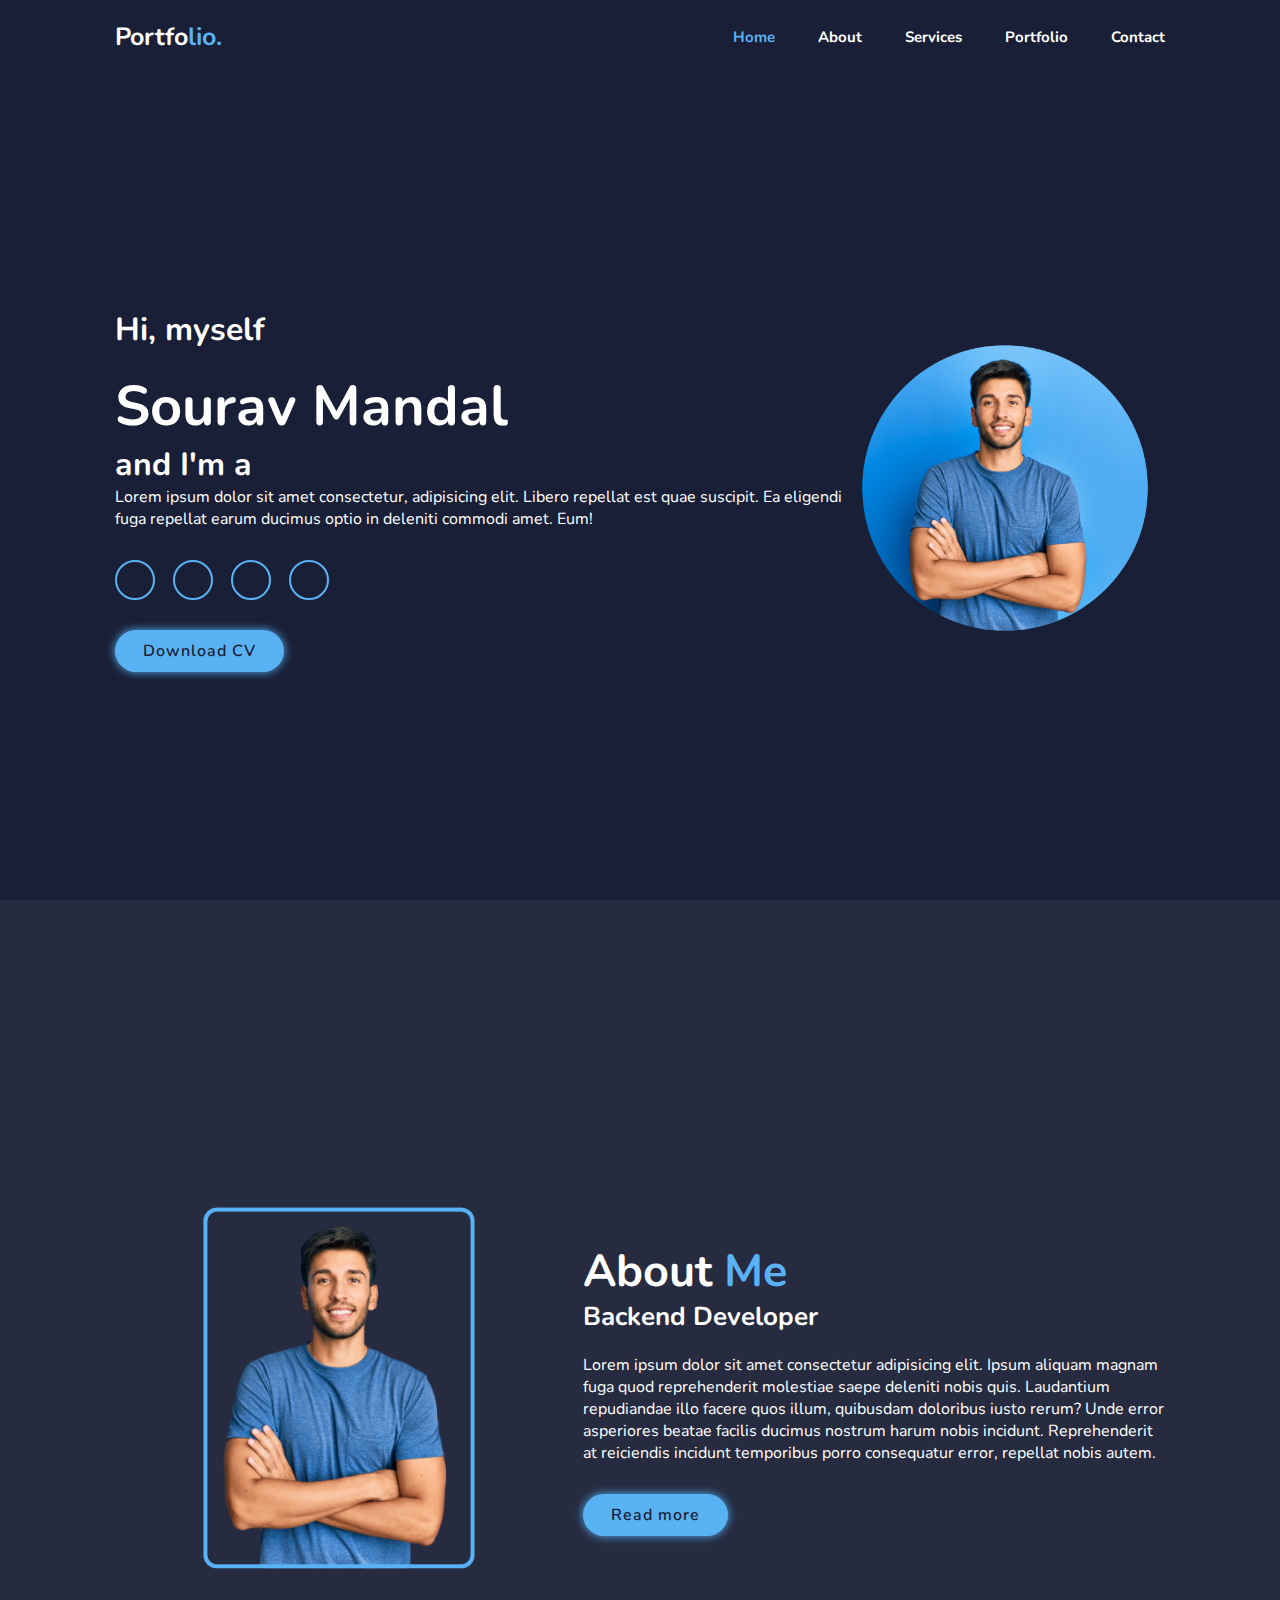
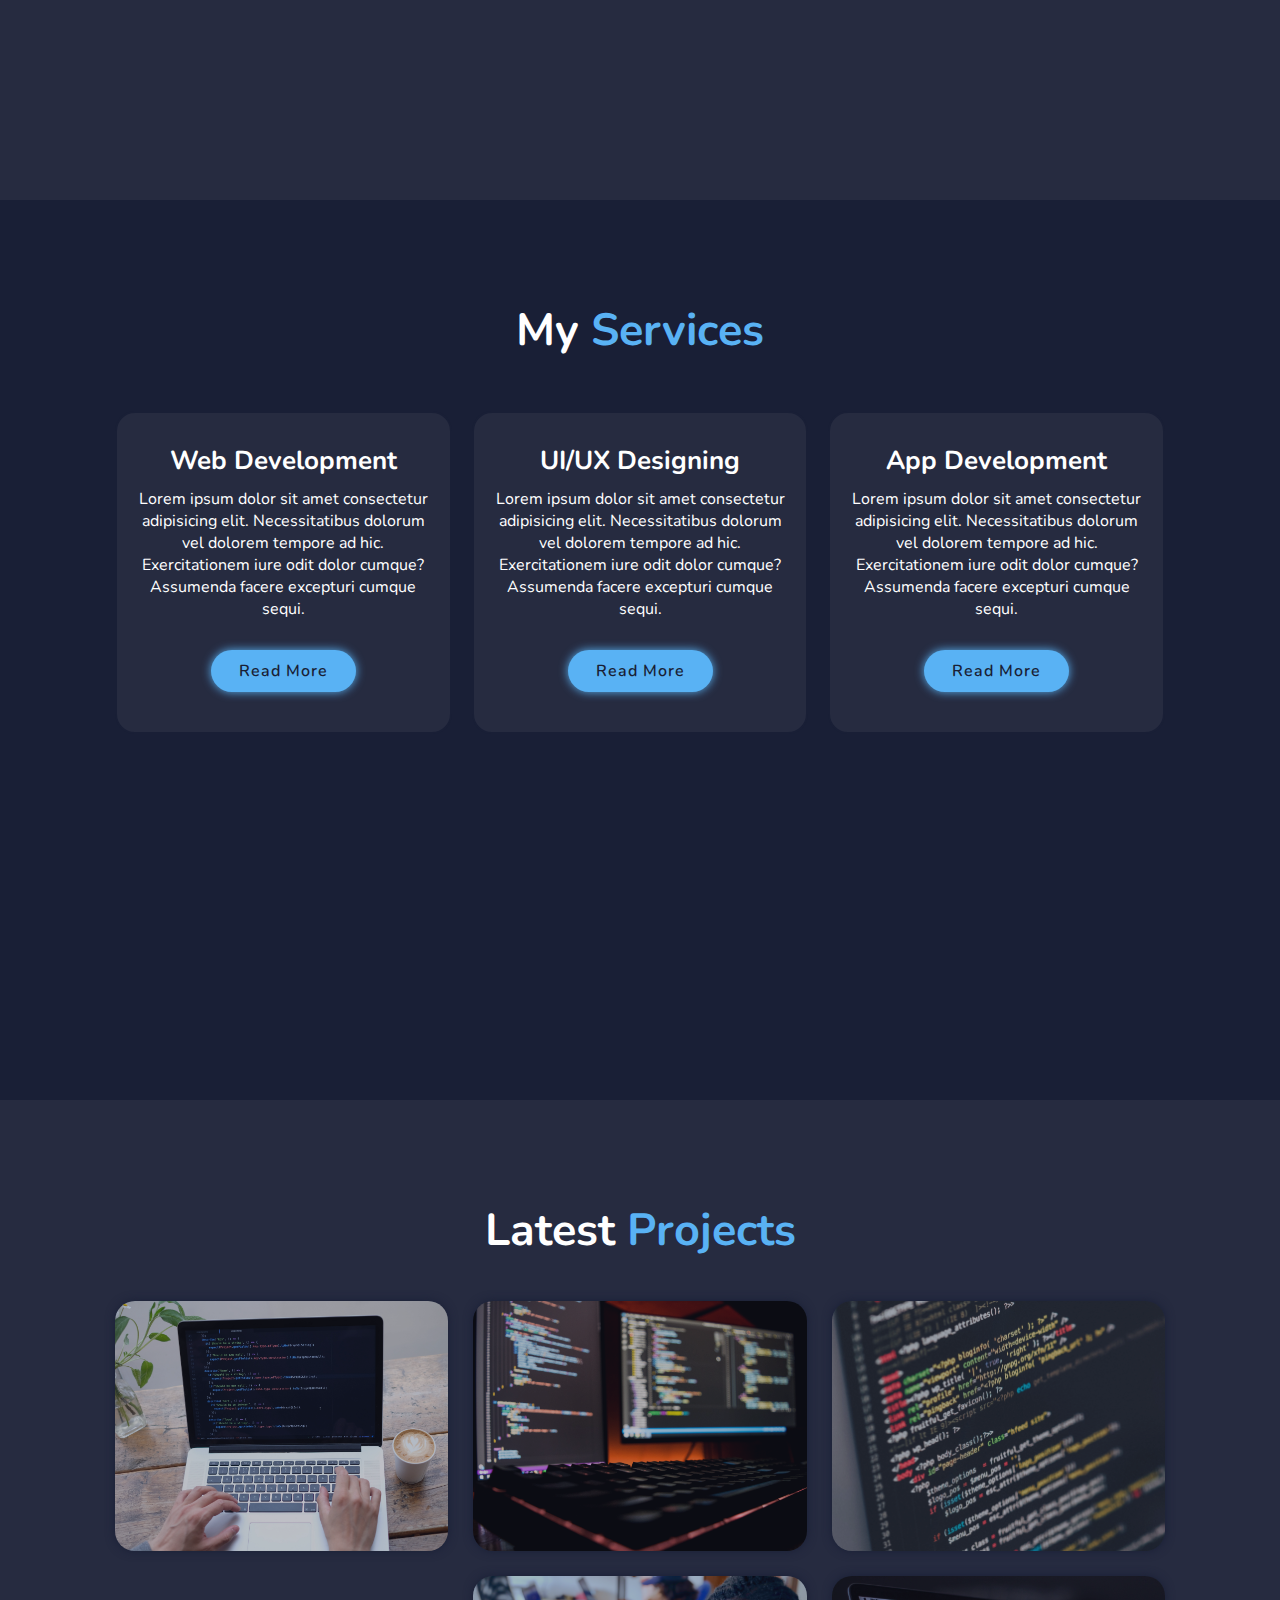
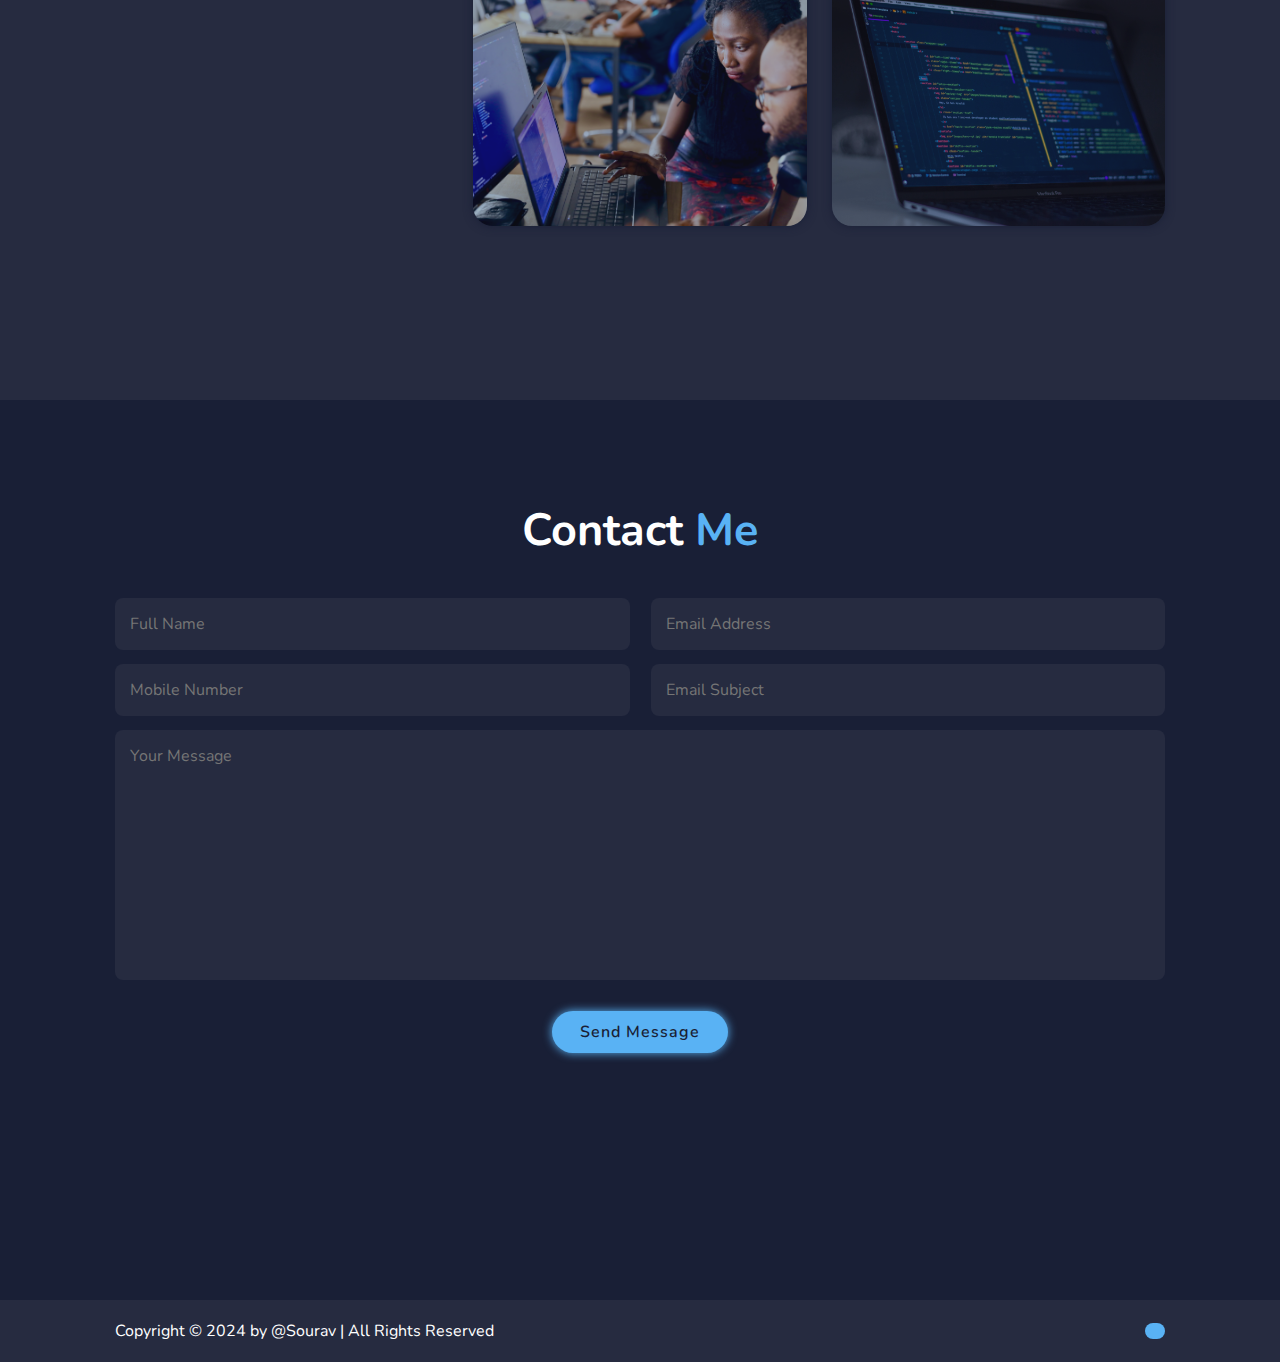
==== index.html @ e3b8b6b8 "initial commit" ====
<!DOCTYPE html>
<html lang="en">

<head>
    <meta charset="UTF-8">
    <meta name="viewport" content="width=device-width, initial-scale=1.0">
    <!-- Font Awesome -->
    <link rel="stylesheet" href="https://cdnjs.cloudflare.com/ajax/libs/font-awesome/6.5.2/css/all.min.css"
        integrity="sha512-SnH5WK+bZxgPHs44uWIX+LLJAJ9/2PkPKZ5QiAj6Ta86w+fsb2TkcmfRyVX3pBnMFcV7oQPJkl9QevSCWr3W6A=="
        crossorigin="anonymous" referrerpolicy="no-referrer" />
    <link rel="shortcut icon" href="img/svg/sm-high-resolution-logo-white-transparent.svg" type="image/x-icon">
    <link rel="stylesheet" href="css/style.css">
    <title>Portfolio | Sourav Mandal</title>
</head>

<body>
    <!-- Header design  start-->
    <header class="header">
        <a href="" class="logo">Portfo<span>lio.</span></a>
        

        <i class="fa-solid fa-bars" id="menu-icon"></i>

        <nav class="navbar">
            <a href="#home" class="active">Home</a>
            <a href="#about">About</a>
            <a href="#services">Services</a>
            <a href="#portfolio">Portfolio</a>
            <a href="#contact">Contact</a>
        </nav>
    </header>
    <!-- Header design  start-->

    <section class="home" id="home">
        <div class="home-content">
            <h3>Hi, myself</h3>
            <h1>Sourav Mandal</h1>
            <h3>and I'm a <span class="multiple-text"></span></h3>
            <p>Lorem ipsum dolor sit amet consectetur, adipisicing elit. Libero repellat est quae suscipit. Ea eligendi
                fuga repellat earum ducimus optio in deleniti commodi amet. Eum!</p>
            <div class="social-media">
                <a href=""><i class="fa-brands fa-facebook"></i></a>
                <a href=""><i class="fa-brands fa-twitter"></i></a>
                <a href=""><i class="fa-brands fa-instagram"></i></a>
                <a href=""><i class="fa-brands fa-linkedin"></i></a>

            </div>
            <a href="#" class="btn">Download CV</a>
        </div>
        <div class="home-img">
            <img src="img/profiledp.png" alt="">
        </div>
    </section>
    <!-- About design  start-->
    <section class="about" id="about">
        <div class="about-img">
            <img src="img/aboutpic.png" alt="">
        </div>

        <div class="about-content">
            <h2 class="heading">About <span>Me</span></h2>
            <h3>Backend Developer</h3>
            <p>Lorem ipsum dolor sit amet consectetur adipisicing elit. Ipsum aliquam magnam fuga quod reprehenderit
                molestiae saepe deleniti nobis quis. Laudantium repudiandae illo facere quos illum, quibusdam doloribus
                iusto rerum? Unde error asperiores beatae facilis ducimus nostrum harum nobis incidunt. Reprehenderit at
                reiciendis incidunt temporibus porro consequatur error, repellat nobis autem.</p>
            <a href="" class="btn">Read more</a>
        </div>

    </section>

    <!-- Services design  start-->

    <section class="services" id="services">
        <h2 class="heading">My <span>Services</span></h2>
        <div class="services-container">
            <div class="services-box">
                <i class="fa-solid fa-code"></i>
                <h3>Web Development</h3>
                <p>Lorem ipsum dolor sit amet consectetur adipisicing elit. Necessitatibus dolorum vel dolorem tempore
                    ad hic. Exercitationem iure odit dolor cumque? Assumenda facere excepturi cumque sequi.
                </p>
                <a href="" class="btn">Read More</a>
            </div>

            <div class="services-box">
                <i class="fa-solid fa-palette"></i>
                <h3>UI/UX Designing</h3>
                <p>Lorem ipsum dolor sit amet consectetur adipisicing elit. Necessitatibus dolorum vel dolorem tempore
                    ad hic. Exercitationem iure odit dolor cumque? Assumenda facere excepturi cumque sequi.
                </p>
                <a href="" class="btn">Read More</a>
            </div>

            <div class="services-box">
                <i class="fa-brands fa-android"></i>
                <h3>App Development</h3>
                <p>Lorem ipsum dolor sit amet consectetur adipisicing elit. Necessitatibus dolorum vel dolorem tempore
                    ad hic. Exercitationem iure odit dolor cumque? Assumenda facere excepturi cumque sequi.
                </p>
                <a href="" class="btn">Read More</a>
            </div>
        </div>


    </section>

    <!-- Portfolio design  start-->
    <section class="portfolio" id="portfolio">
        <h2 class="heading">Latest <span>Projects</span></h2>
        <div class="portfolio-container">

            <div class="portfolio-box">
                <img src="img/1.jpg" alt="">
                <div class="portfolio-layer">
                    <h4>Web Development</h4>
                    <p>Lorem ipsum dolor sit amet consectetur, adipisicing elit.</p>
                    <i class="fa-solid fa-up-right-from-square"></i>
                </div>
            </div>

            <div class="portfolio-box">
                <img src="img/2.jpg" alt="">
                <div class="portfolio-layer">
                    <h4>Web Development</h4>
                    <p>Lorem ipsum dolor sit amet consectetur, adipisicing elit.</p>
                    <i class="fa-solid fa-up-right-from-square"></i>
                </div>
            </div>

            <div class="portfolio-box">
                <img src="img/3.jpg" alt="">
                <div class="portfolio-layer">
                    <h4>Web Development</h4>
                    <p>Lorem ipsum dolor sit amet consectetur, adipisicing elit.</p>
                    <i class="fa-solid fa-up-right-from-square"></i>
                </div>
            </div>

            <div class="portfolio-box">
                <img src="img/4.jpg" alt="">
                <div class="portfolio-layer">
                    <h4>Web Development</h4>
                    <p>Lorem ipsum dolor sit amet consectetur, adipisicing elit.</p>
                    <i class="fa-solid fa-up-right-from-square"></i>
                </div>
            </div>

            <div class="portfolio-box">
                <img src="img/5.jpg" alt="">
                <div class="portfolio-layer">
                    <h4>Web Development</h4>
                    <p>Lorem ipsum dolor sit amet consectetur, adipisicing elit.</p>
                    <i class="fa-solid fa-up-right-from-square"></i>
                </div>
            </div>

            <div class="portfolio-box">
                <img src="img/6.jpg" alt="">
                <div class="portfolio-layer">
                    <h4>Web Development</h4>
                    <p>Lorem ipsum dolor sit amet consectetur, adipisicing elit.</p>
                    <i class="fa-solid fa-up-right-from-square"></i>
                </div>
            </div>


        </div>
    </section>

    <!-- Contact design  start-->
    <section class="contact" id="contact">
        <h2 class="heading">Contact <span>Me</span></h2>
        <form action="" method="post">
            <div class="input-box">
                <input type="text" name="" placeholder="Full Name">
                <input type="email" name="" placeholder="Email Address">
            </div>

            <div class="input-box">
                <input type="text" name="" placeholder="Mobile Number">
                <input type="text" name="" placeholder="Email Subject">
            </div>
            <textarea name="" id="" cols="30" rows="10" placeholder="Your Message"></textarea>
            <input type="submit" value="Send Message" class="btn">
        </form>

    </section>

    <!-- Footer design  start-->
    <footer class="footer">
        <div class="footer-text">
            <p>Copyright &copy; 2024 by @Sourav | All Rights Reserved </p>
        </div>
        <div class="footer-iconTop">
            <a href="#home"><i class="fa-solid fa-angle-up"></i></a>
        </div>
    </footer>

    <!-- Typed JS -->
    <script src="https://unpkg.com/typed.js@2.1.0/dist/typed.umd.js"></script>

    <!-- Scroll reveal JS   -->

    <script src="https://unpkg.com/scrollreveal"></script>

    <!-- Main JS -->

    <script src="js/script.js"></script>
</body>

</html>
---- css/style.css ----
/* Font awesome */

@import url('https://fonts.googleapis.com/css2?family=Nunito:ital,wght@0,200..1000;1,200..1000&display=swap');

* {
    margin: 0;
    padding: 0;
    box-sizing: border-box;
    text-decoration: none;
    border: none;
    outline: none;
    scroll-behavior: smooth;
    font-family: "Nunito", sans-serif;

}

:root {
    --bg-color: #191f36;
    --snd-bg-color: #262B40;
    --text-color: #fff;
    --main-color: #59B2F4;
}

html {
    font-size: 62.5%;
    overflow-x: hidden;
}

body {
    background: var(--bg-color);
    color: var(--text-color);
}

section {
    min-height: 100vh;
    padding: 10rem 9% 2rem;
}

.header {
    position: fixed;
    top: 0;
    left: 0;
    width: 100%;
    padding: 2rem 9%;
    background: var(--bg-color);
    display: flex;
    justify-content: space-between;
    align-items: center;
    z-index: 100;
}

.logo {
    font-size: 2.5rem;
    color: var(--text-color);
    font-weight: 700;
    cursor: default;
}

.navbar a {
    font-size: 1.5rem;
    color: var(--text-color);
    margin-left: 4rem;
    font-weight: 700;
}

.navbar a:hover,
.navbar a.active {

    color: var(--main-color);
}

#munu-icon {
    font-size: 3.6rem;
    color: var(--text-color);
    display: none;
}

.home {
    display: flex;
    justify-content: center;
    align-items: center;
}

.home-content h3 {
    font-size: 3.2rem;
    font-weight: 700;
}

.home-content h3:nth-last-of-type(2) {
    margin-bottom: 2rem;

}

span {
    color: var(--main-color);
}

.home-content h1 {
    font-size: 5.6rem;
    font-weight: 700;
    line-height: 1.3;
}

.home-img img {
    width: 25vw;
    animation: floatImage 4s ease-in-out infinite;
}

@keyframes floatImage {
    0% {
        transform: translateY(0);
    }

    50% {
        transform: translateY(-2.4rem);
    }

    100% {
        transform: translateY(0);
    }
}

.home-content p {
    font-size: 1.6rem;
}

.social-media a {
    display: inline-flex;
    justify-content: center;
    align-items: center;
    width: 4rem;
    height: 4rem;
    background: transparent;
    border: .2rem solid var(--main-color);
    border-radius: 50%;
    font-size: 2rem;
    columns: var(--main-color);
    margin: 3rem 1.5rem 3rem 0;
    transition: .5s ease;
}

.social-media a:hover {
    background: var(--main-color);
    color: var(--snd-bg-color);
    box-shadow: 0 0 1rem var(--main-color);
}

.btn {
    display: inline-block;
    padding: 1rem 2.8rem;
    background: var(--main-color);
    border-radius: 4rem;
    box-shadow: 0 0 1rem var(--main-color);
    font-size: 1.6rem;
    color: var(--bg-color);
    letter-spacing: .1rem;
    font-weight: 600;
    transition: .5s ease;
}

.btn:hover {
    box-shadow: none;
}

.about {
    display: flex;
    justify-content: center;
    align-items: center;
    gap: 2rem;
    background: var(--snd-bg-color);
}

.about-img img {
    width: 35vw;
}

.heading {
    text-align: center;
    font-size: 4.5rem;
}

.about-content h2 {
    text-align: left;
    line-height: 1.2;
}

.about-content h3 {
    font-size: 2.6rem;
}

.about-content p {
    font-size: 1.6rem;
    margin: 2rem 0 3rem;
}

.services h2 {
    margin-bottom: 5rem;
}

.services-container {
    display: flex;
    justify-content: center;
    align-items: center;
    flex-wrap: wrap;
    gap: 2rem;
}

.services-container .services-box {
    flex: 1 1 30rem;
    background: var(--snd-bg-color);
    padding: 3rem 2rem 4rem;
    border-radius: 2rem;
    text-align: center;
    border: .2rem solid var(--bg-color);
    transition: .5s ease;
}

.services-container .services-box:hover {
    border-color: var(--main-color);
    transition: scale(1.02);
}

.services-box i {
    font-size: 7rem;
    color: var(--main-color);
}

.services-box h3 {
    font-size: 2.6rem;
}

.services-box p {
    font-size: 1.6rem;
    margin: 1rem 0 3rem;
}

.portfolio {
    background: var(--snd-bg-color);
}

.portfolio h2 {
    margin-bottom: 4rem;
}

.portfolio-container {
    display: grid;
    grid-template-columns: repeat(3, 1fr);
    align-items: center;
    gap: 2.5rem;
}

.portfolio-container .portfolio-box {
    position: relative;
    border-radius: 2rem;
    box-shadow: 0 0 1rem var(--bg-color);
    overflow: hidden;
    display: flex;
}

.portfolio-box img {
    width: 100%;
    transition: .5s ease;
    opacity: 0.7;
}

.portfolio-box:hover img {
    transform: scale(1.1);
}

.portfolio-box .portfolio-layer {
    position: absolute;
    bottom: 0;
    left: 0;
    width: 100%;
    height: 100%;
    background: linear-gradient(rgba(0, 0, 0, 0.1), var(--main-color));
    display: flex;
    justify-content: center;
    align-items: center;
    flex-direction: column;
    text-align: center;
    padding: 0 4rem;
    transform: translateY(100%);
    transition: .5s ease;
}

.portfolio-box:hover .portfolio-layer {
    transform: translateY(0);
}

.portfolio-layer h4 {
    font-size: 3rem;
}

.portfolio-layer p {
    font-size: 1.6rem;
    margin: .3rem 0 1rem;
}

.portfolio-layer a {
    display: inline-flex;
    justify-content: center;
    align-items: center;
    width: 5rem;
    height: 5rem;
    background: var(--text-color);
    border-radius: 50%;
}

.portfolio-layer a i {
    font-size: 2rem;
    background: var(--snd-bg-color);
}

.contact h2 {
    margin-bottom: 3rem;
}

.contact form {
    min-width: 70rem;
    margin: 1rem auto;
    text-align: center;
    margin-bottom: 3rem;
}

.contact form .input-box {
    display: flex;
    justify-content: space-between;
    flex-wrap: wrap;
}

.contact form .input-box input,
.contact form textarea {
    width: 100%;
    padding: 1.5rem;
    font-size: 1.6rem;
    color: var(--text-color);
    background: var(--snd-bg-color);
    border-radius: .8rem;
    margin: .7rem 0;
}

.contact form .input-box input {
    width: 49%;
}

.contact form textarea {
    resize: none;
}

.contact form .btn {
    margin-top: 2rem;
    cursor: pointer;
}

.footer {
    display: flex;
    justify-content: space-between;
    align-items: center;
    flex-wrap: wrap;
    padding: 2rem 9%;
    background: var(--snd-bg-color);
}

.footer-text {
    font-size: 1.6rem;
}

.footer-iconTop {
    display: inline-flex;
    justify-content: center;
    align-items: center;
    padding: .8rem 1rem;
    background: var(--main-color);
    border-radius: .8rem;
    transition: .5s ease;
}

.footer-iconTop a:hover {
    box-shadow: 0 0 1rem var(--main-color);
}



.footer-iconTop a i {
    font-size: 2.4rem;
    color: var(--snd-bg-color);
}

/* BREAKPOINT */
@media (max-width: 1200px) {
    html {
        font-size: 55%;
    }
}

@media (max-width: 991px) {
    .header {
        padding: 2rem 3%;
    }

    section {
        padding: 10rem 3%;
    }

    .services {
        padding: 7rem;
    }


    .portfolio {
        padding-bottom: 7rem;
    }

    .contact {
        min-height: auto;
    }

    .footer {
        padding: 2rem 3%;
    }  

}

@media (max-width: 768px){
    #menu-icon{
        display: block;
    }

    .navbar{
        position: absolute;
        top: 100%;
        left: 0;
        width: 100%;
        padding:1rem 3%;
        background: var(--bg-color);
        border-top: .1rem solid rgba(0, 0, 0, .2) ;
        box-shadow: 0 .5rem 1rem rgba(0, 0, 0, .2);
        display: none;

    }
    .navbar-active{
        display: block;
    }

    .navbar a{
        display: flex;
        font-size: 2rem;
        margin: 3rem 0;
    }

    .home{
        flex-direction: column;
    }

    .home-content h3{
        font-size: 2.6rem;
    }

    .home-content h1{
        font-size: 5rem;
    }

    .home-content{
        order: 2;
    }

    .home-img img{
        width: 70vw;
        margin-top: 4rem;
    }
    .about{
        flex-direction: column;
    }

    .about-img img{
        width: 90vw;
        margin-top: 4rem;
    }

    .services h2{
        margin-bottom: 3rem;

    }

    .portfolio h2{
        margin-bottom: 3rem;
    }

    .portfolio-container{
        grid-template-columns: repeat(2, 1fr);
    }



}

@media (max-width: 617px){

  .portfolio-container{
    grid-template-columns: 1fr;
  }  

  .home-img img{
    width: 80vw;
    margin-top: 8rem;
  }

  .about-img img{
    width: 100vw;
    margin-top: 4rem;
  }
}

@media (max-width: 450px){

    html{
        font-size: 50%;
    }

    .contact form .input-box input{
        width: 100%;
    }


}
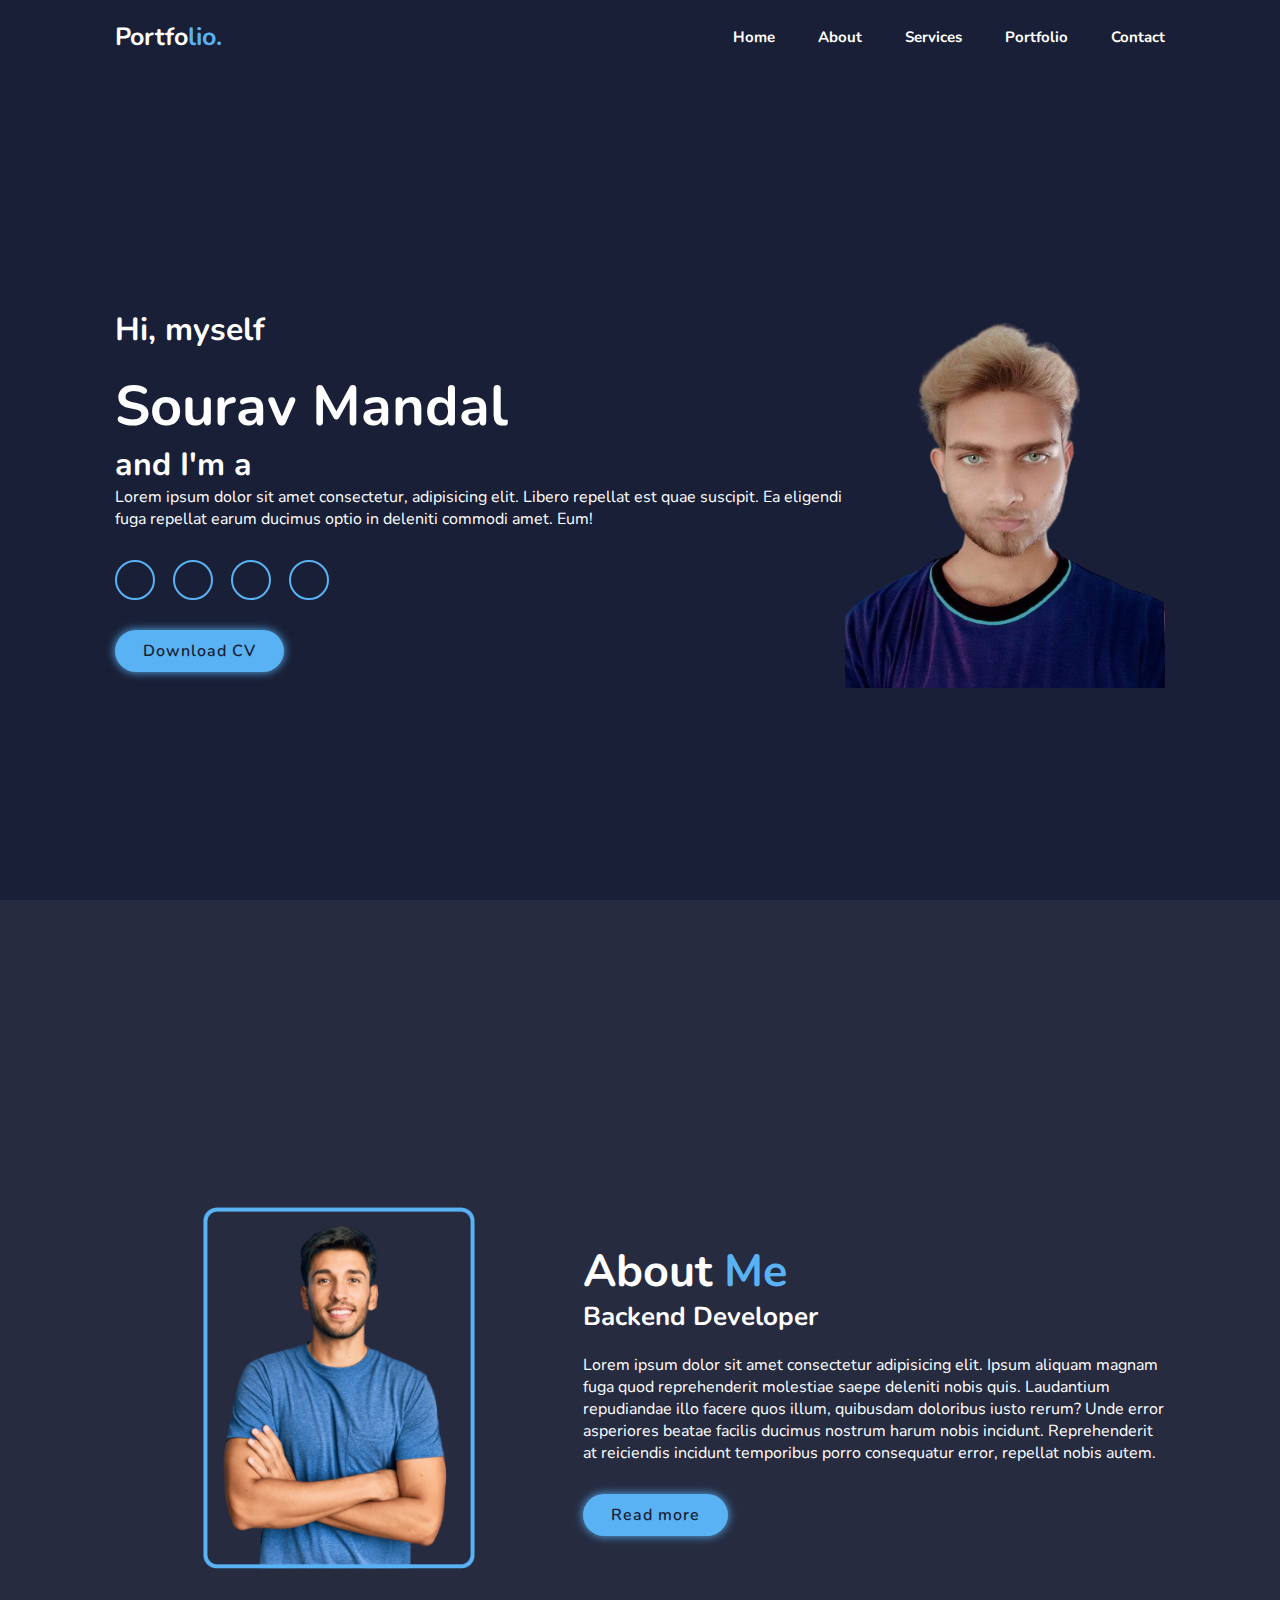
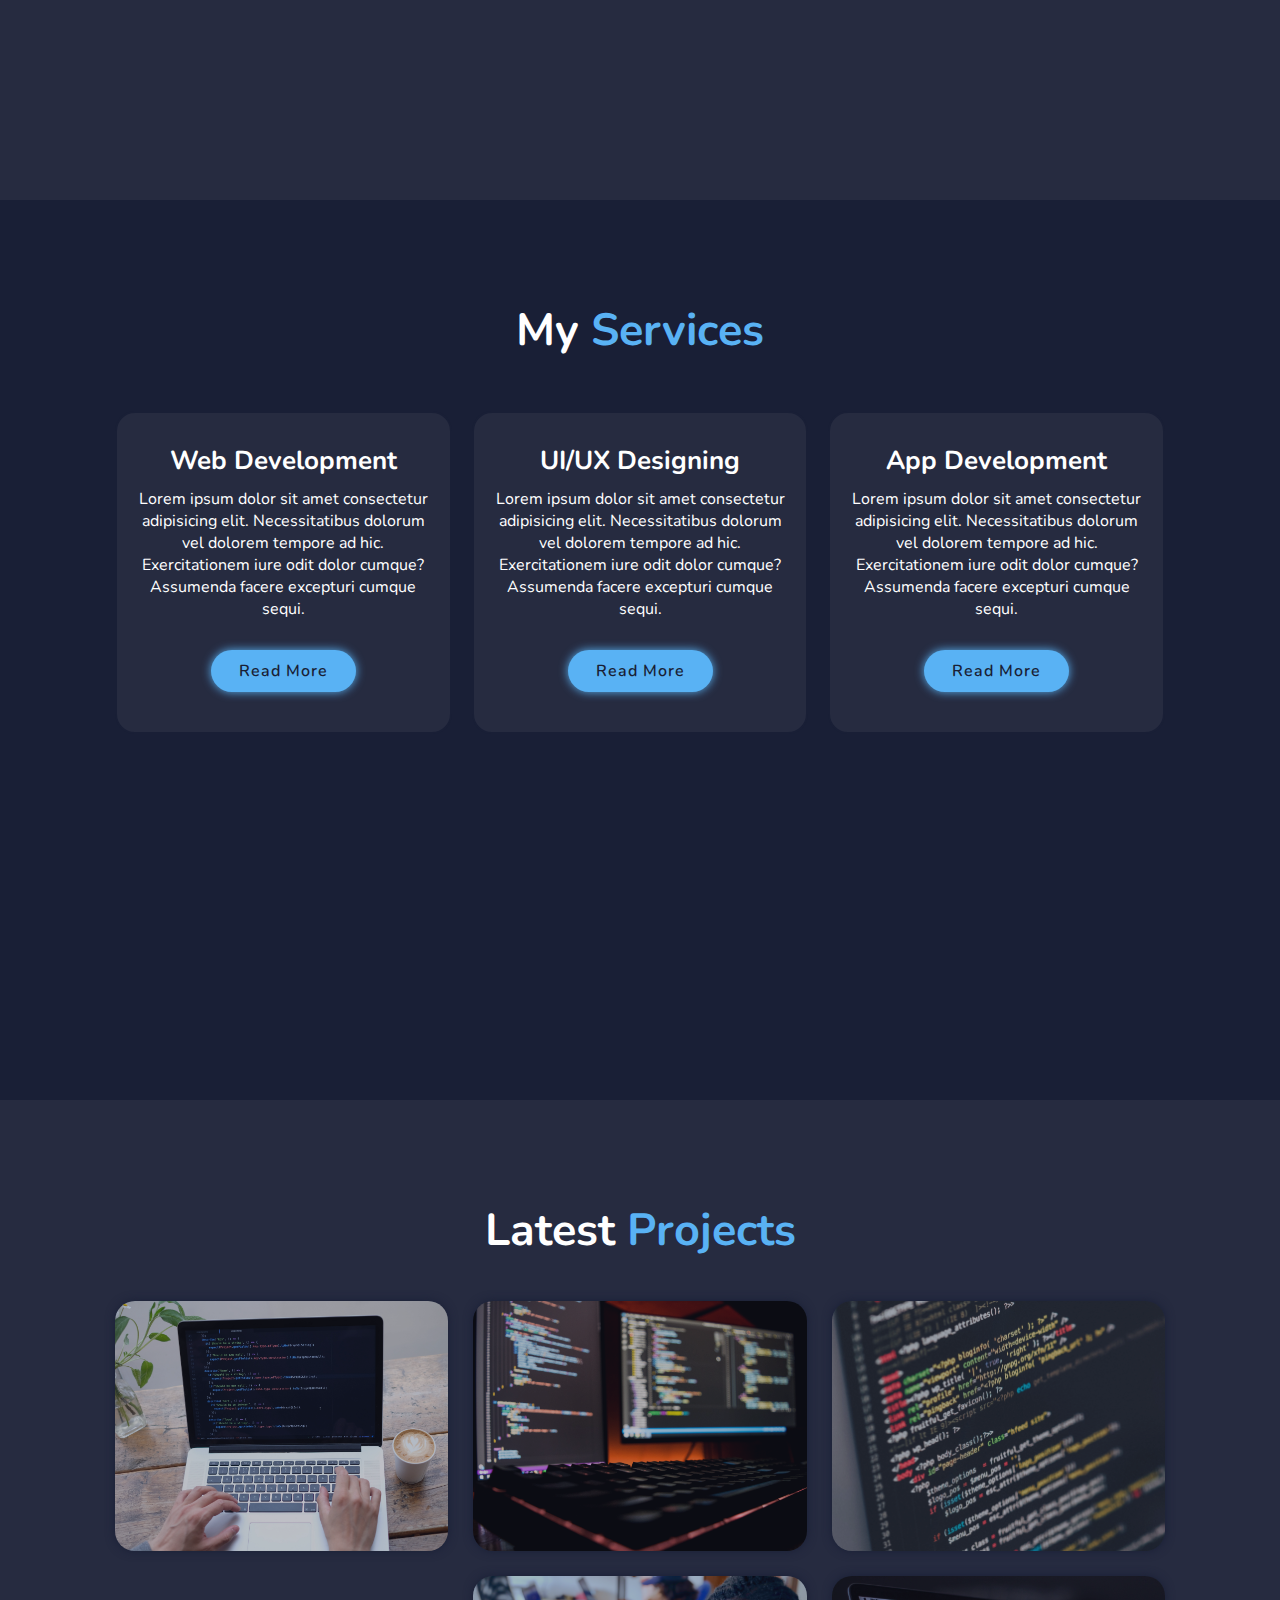
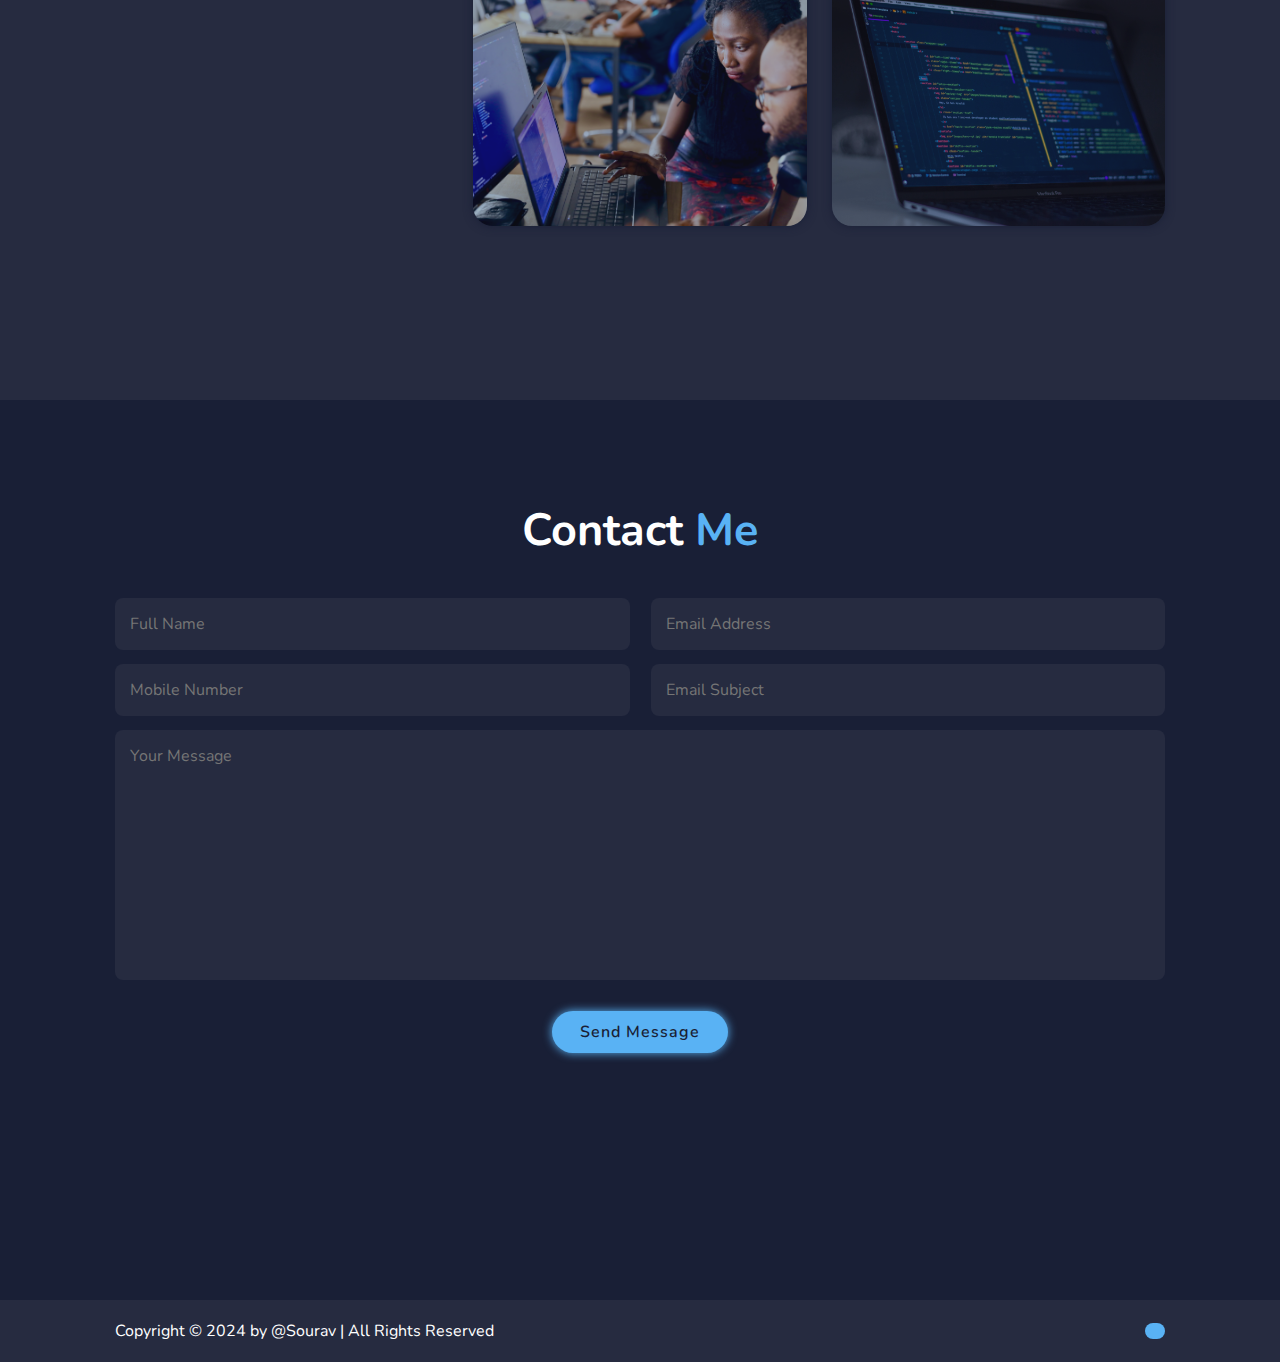
==== commit cbd66d19: "tried but failed responsieve" ====
--- a/index.html
+++ b/index.html
@@ -22,7 +22,7 @@
         <i class="fa-solid fa-bars" id="menu-icon"></i>
 
         <nav class="navbar">
-            <a href="#home" class="active">Home</a>
+            <a href="#home">Home</a>
             <a href="#about">About</a>
             <a href="#services">Services</a>
             <a href="#portfolio">Portfolio</a>
@@ -39,16 +39,18 @@
             <p>Lorem ipsum dolor sit amet consectetur, adipisicing elit. Libero repellat est quae suscipit. Ea eligendi
                 fuga repellat earum ducimus optio in deleniti commodi amet. Eum!</p>
             <div class="social-media">
-                <a href=""><i class="fa-brands fa-facebook"></i></a>
-                <a href=""><i class="fa-brands fa-twitter"></i></a>
-                <a href=""><i class="fa-brands fa-instagram"></i></a>
-                <a href=""><i class="fa-brands fa-linkedin"></i></a>
-
-            </div>
-            <a href="#" class="btn">Download CV</a>
+                <a href="https://www.facebook.com/souravmandal.sou"><i class="fa-brands fa-facebook"></i></a>
+                <a href="https://twitter.com/Sourav00077"><i class="fa-brands fa-twitter"></i></a>
+                <a href="https://www.instagram.com/sourav.sou7/"><i class="fa-brands fa-instagram"></i></a>
+                <a href="https://www.linkedin.com/in/sourav-mandal-b6b31b173/"><i class="fa-brands fa-linkedin"></i></a>
+
+            </div>
+            <a href="CV/CV - SOURAV MANDAL.pdf" class="btn">Download CV</a>
         </div>
         <div class="home-img">
-            <img src="img/profiledp.png" alt="">
+            <!-- <img src="img/profiledp.png" alt=""> -->
+            <img src="img/sou1.png" alt="">
+
         </div>
     </section>
     <!-- About design  start-->
--- a/css/style.css
+++ b/css/style.css
@@ -61,6 +61,7 @@
     color: var(--text-color);
     margin-left: 4rem;
     font-weight: 700;
+   
 }
 
 .navbar a:hover,
@@ -387,8 +388,17 @@
     color: var(--snd-bg-color);
 }
 
-/* BREAKPOINT */
-@media (max-width: 1200px) {
+/* ChatGPT style start */
+
+
+
+
+
+
+
+/* ChatGPT style end */
+
+ @media (max-width: 1200px) {
     html {
         font-size: 55%;
     }
@@ -523,4 +533,5 @@
     }
 
 
-}+}
+  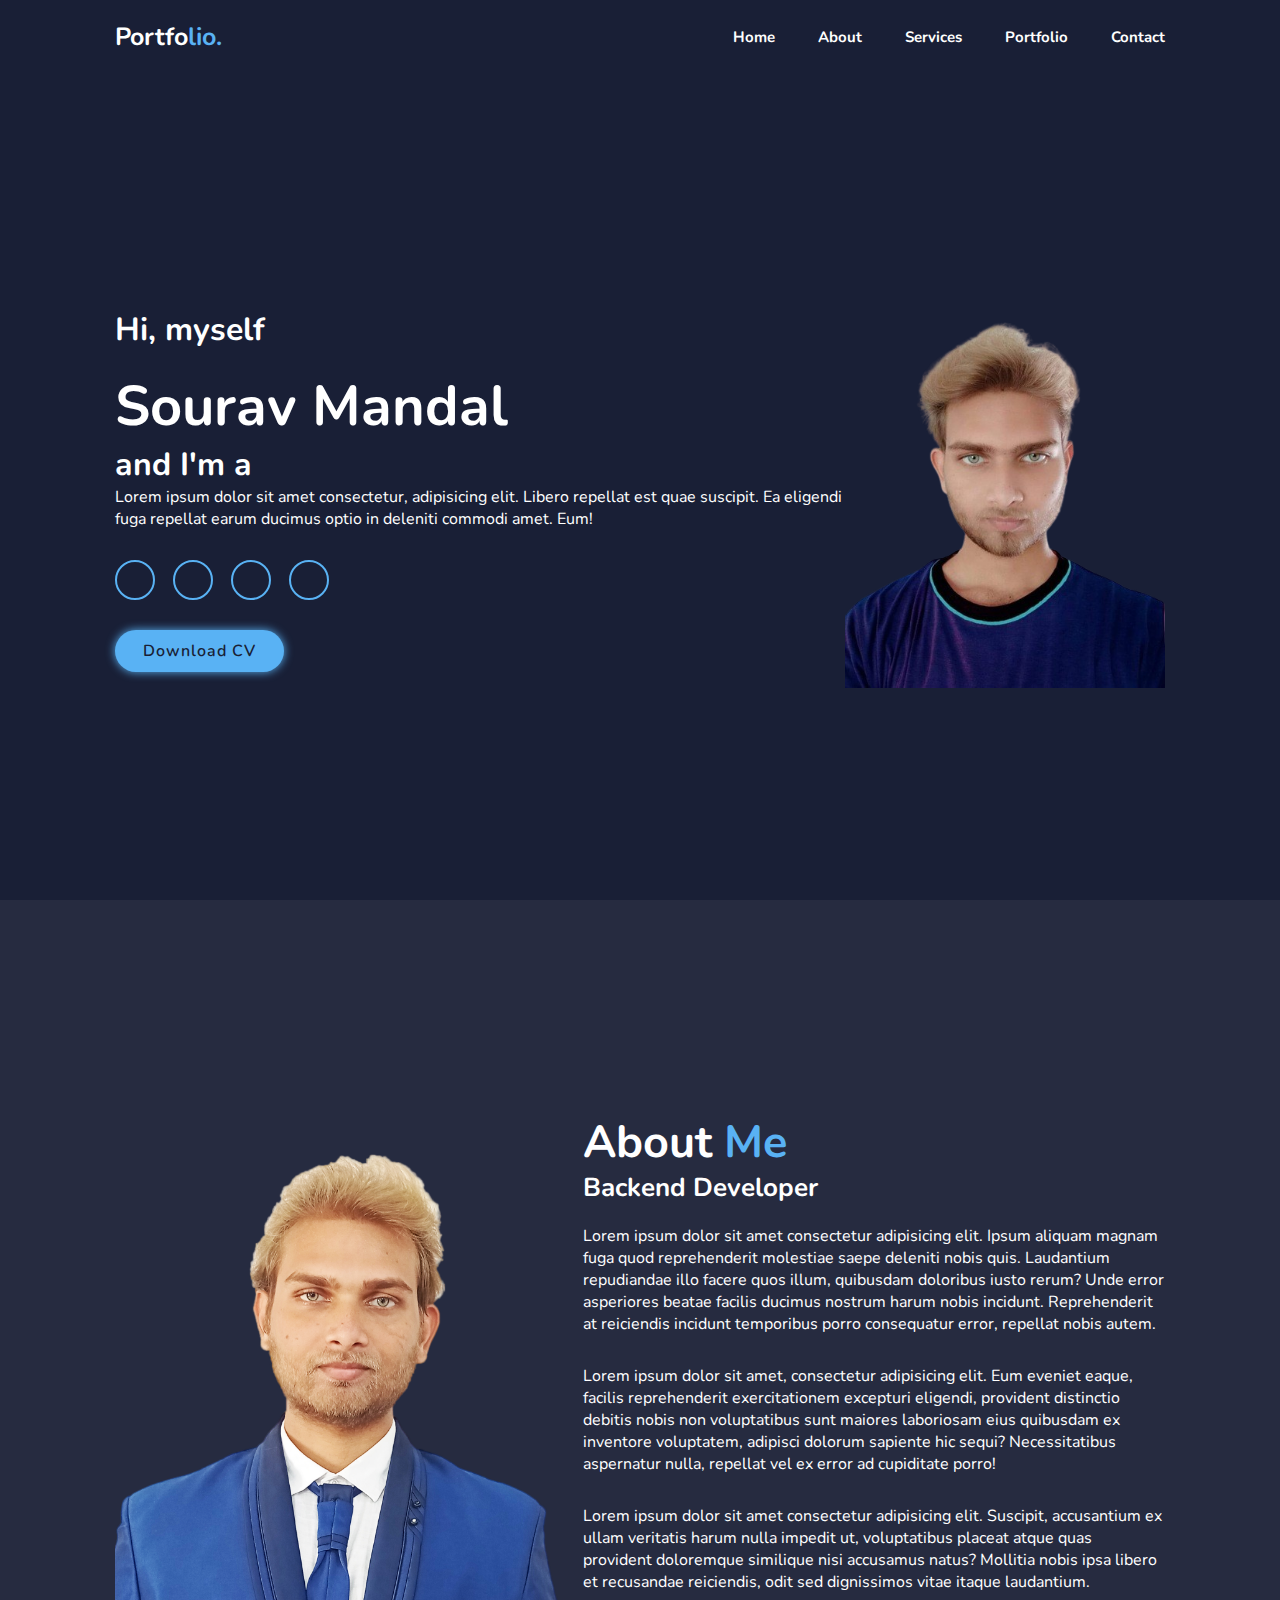
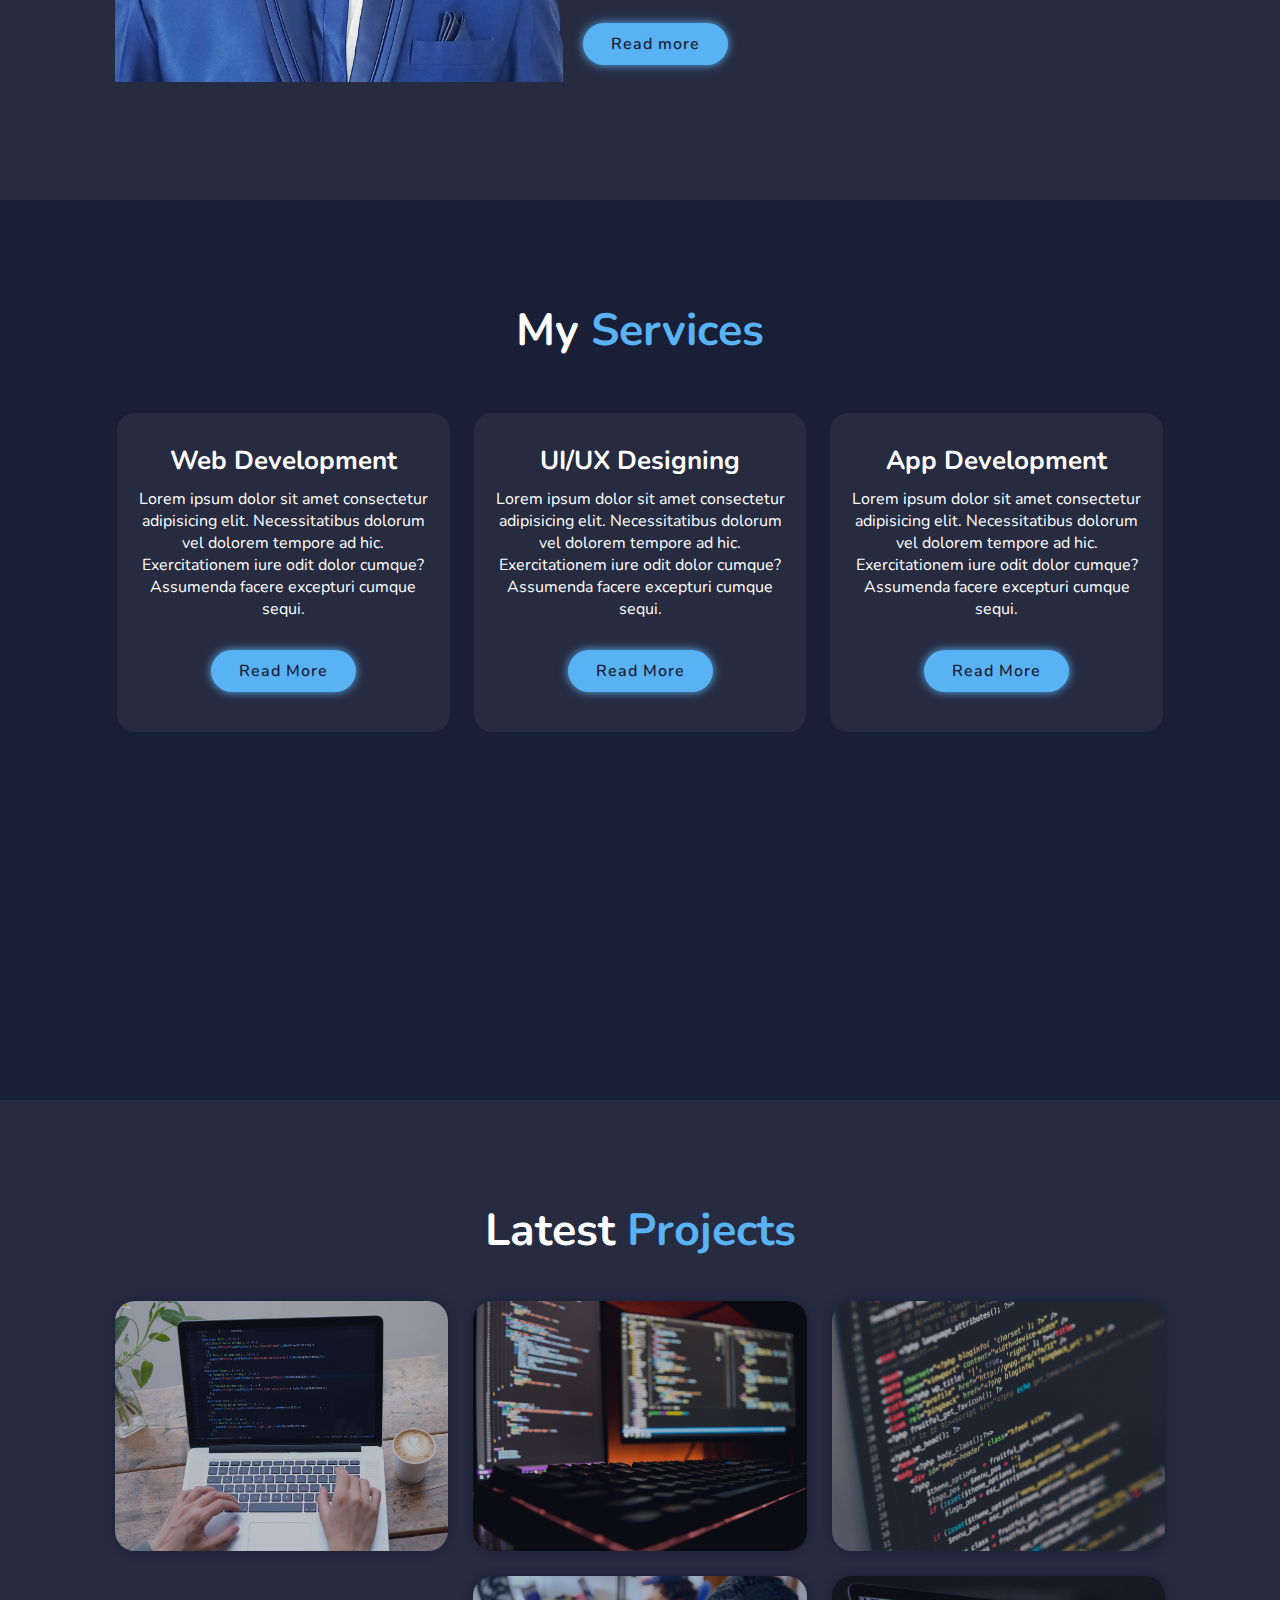
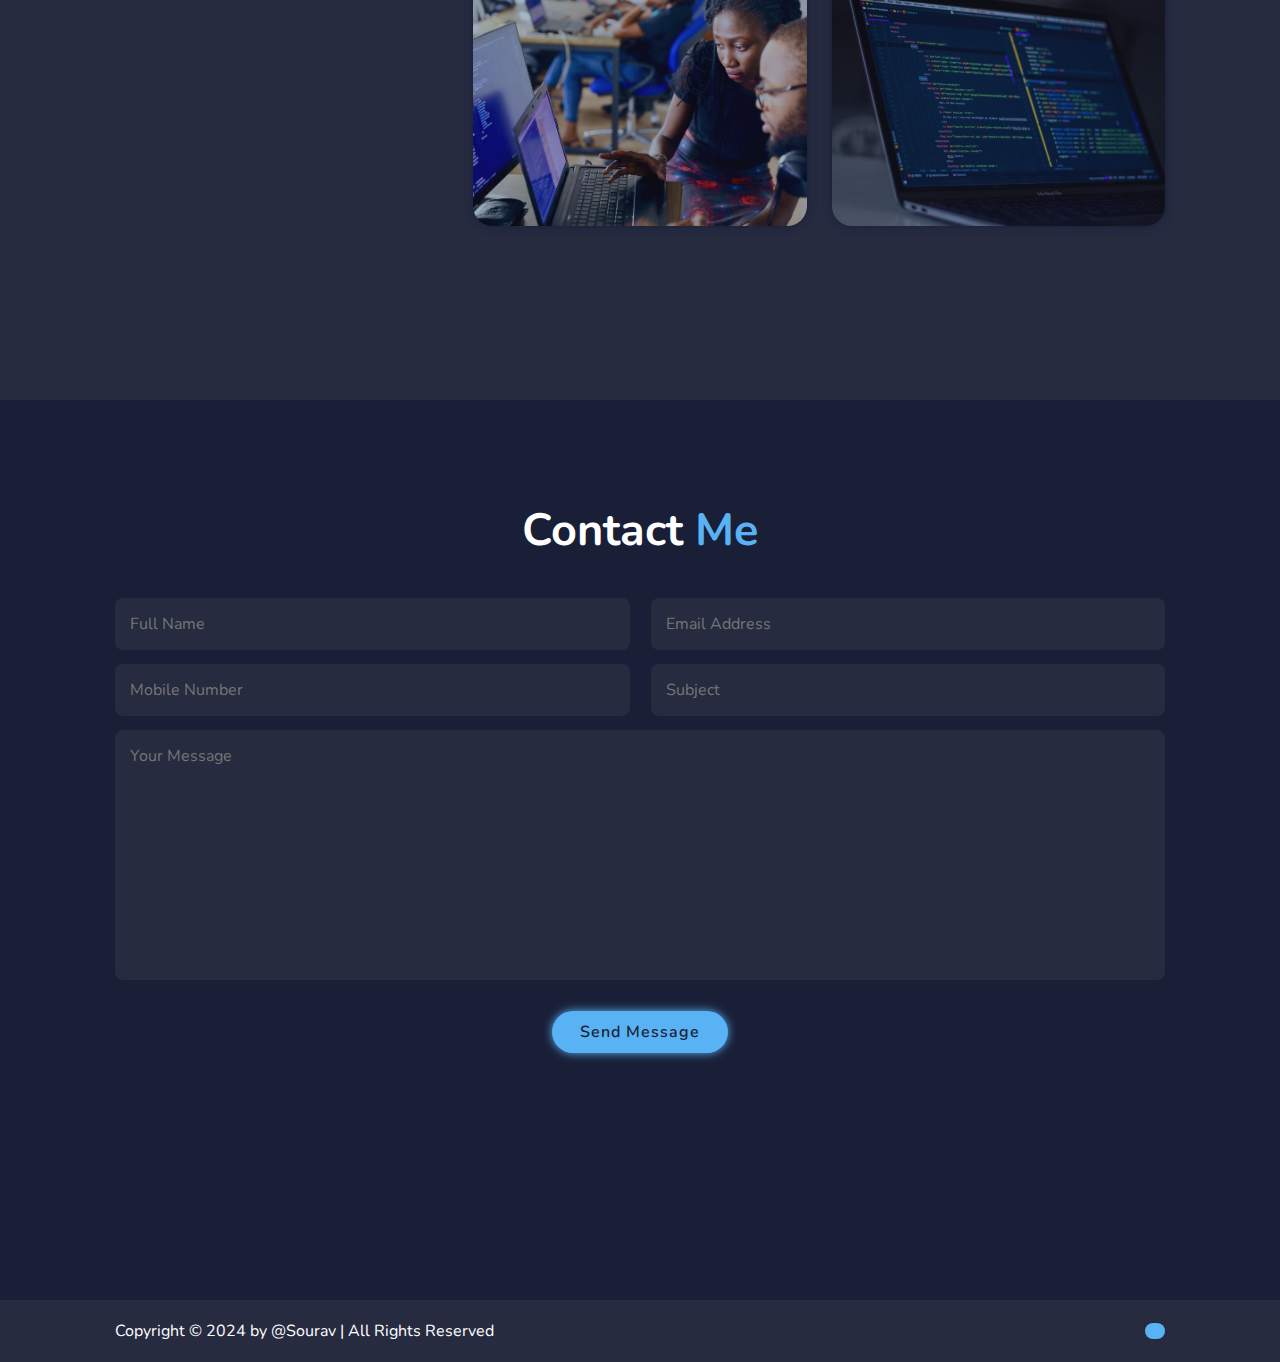
==== commit 1eb89a53: "Create index.html" ====
--- a/index.html
+++ b/index.html
@@ -5,9 +5,7 @@
     <meta charset="UTF-8">
     <meta name="viewport" content="width=device-width, initial-scale=1.0">
     <!-- Font Awesome -->
-    <link rel="stylesheet" href="https://cdnjs.cloudflare.com/ajax/libs/font-awesome/6.5.2/css/all.min.css"
-        integrity="sha512-SnH5WK+bZxgPHs44uWIX+LLJAJ9/2PkPKZ5QiAj6Ta86w+fsb2TkcmfRyVX3pBnMFcV7oQPJkl9QevSCWr3W6A=="
-        crossorigin="anonymous" referrerpolicy="no-referrer" />
+    <link rel="stylesheet" href="https://cdnjs.cloudflare.com/ajax/libs/font-awesome/6.5.2/css/all.min.css" integrity="sha512-SnH5WK+bZxgPHs44uWIX+LLJAJ9/2PkPKZ5QiAj6Ta86w+fsb2TkcmfRyVX3pBnMFcV7oQPJkl9QevSCWr3W6A==" crossorigin="anonymous" referrerpolicy="no-referrer" />
     <link rel="shortcut icon" href="img/svg/sm-high-resolution-logo-white-transparent.svg" type="image/x-icon">
     <link rel="stylesheet" href="css/style.css">
     <title>Portfolio | Sourav Mandal</title>
@@ -17,9 +15,9 @@
     <!-- Header design  start-->
     <header class="header">
         <a href="" class="logo">Portfo<span>lio.</span></a>
-        
-
-        <i class="fa-solid fa-bars" id="menu-icon"></i>
+
+
+        <i class="" id="menu-icon"></i>
 
         <nav class="navbar">
             <a href="#home">Home</a>
@@ -39,10 +37,12 @@
             <p>Lorem ipsum dolor sit amet consectetur, adipisicing elit. Libero repellat est quae suscipit. Ea eligendi
                 fuga repellat earum ducimus optio in deleniti commodi amet. Eum!</p>
             <div class="social-media">
+                <a href="https://www.linkedin.com/in/sourav-mandal-b6b31b173/"><i class="fa-brands fa-linkedin"></i></a>
+                <a href="https://github.com/SouravMandal07"><i class="fa-brands fa-github"></i></a>
+
                 <a href="https://www.facebook.com/souravmandal.sou"><i class="fa-brands fa-facebook"></i></a>
-                <a href="https://twitter.com/Sourav00077"><i class="fa-brands fa-twitter"></i></a>
                 <a href="https://www.instagram.com/sourav.sou7/"><i class="fa-brands fa-instagram"></i></a>
-                <a href="https://www.linkedin.com/in/sourav-mandal-b6b31b173/"><i class="fa-brands fa-linkedin"></i></a>
+
 
             </div>
             <a href="CV/CV - SOURAV MANDAL.pdf" class="btn">Download CV</a>
@@ -56,7 +56,7 @@
     <!-- About design  start-->
     <section class="about" id="about">
         <div class="about-img">
-            <img src="img/aboutpic.png" alt="">
+            <img src="img/sourav.png" alt="">
         </div>
 
         <div class="about-content">
@@ -66,6 +66,8 @@
                 molestiae saepe deleniti nobis quis. Laudantium repudiandae illo facere quos illum, quibusdam doloribus
                 iusto rerum? Unde error asperiores beatae facilis ducimus nostrum harum nobis incidunt. Reprehenderit at
                 reiciendis incidunt temporibus porro consequatur error, repellat nobis autem.</p>
+                <p>Lorem ipsum dolor sit amet, consectetur adipisicing elit. Eum eveniet eaque, facilis reprehenderit exercitationem excepturi eligendi, provident distinctio debitis nobis non voluptatibus sunt maiores laboriosam eius quibusdam ex inventore voluptatem, adipisci dolorum sapiente hic sequi? Necessitatibus aspernatur nulla, repellat vel ex error ad cupiditate porro!</p>
+                <p>Lorem ipsum dolor sit amet consectetur adipisicing elit. Suscipit, accusantium ex ullam veritatis harum nulla impedit ut, voluptatibus placeat atque quas provident doloremque similique nisi accusamus natus? Mollitia nobis ipsa libero et recusandae reiciendis, odit sed dignissimos vitae itaque laudantium.</p>
             <a href="" class="btn">Read more</a>
         </div>
 
@@ -173,17 +175,17 @@
     <!-- Contact design  start-->
     <section class="contact" id="contact">
         <h2 class="heading">Contact <span>Me</span></h2>
-        <form action="" method="post">
+        <form action="config.php" method="post">
             <div class="input-box">
-                <input type="text" name="" placeholder="Full Name">
-                <input type="email" name="" placeholder="Email Address">
+                <input type="text" name="name" placeholder="Full Name" required>
+                <input type="email" name="email" placeholder="Email Address" required>
             </div>
 
             <div class="input-box">
-                <input type="text" name="" placeholder="Mobile Number">
-                <input type="text" name="" placeholder="Email Subject">
-            </div>
-            <textarea name="" id="" cols="30" rows="10" placeholder="Your Message"></textarea>
+                <input type="text" name="phone" placeholder="Mobile Number" required>
+                <input type="text" name="subject" placeholder="Subject" required>
+            </div>
+            <textarea name="message" id="" cols="30" rows="10" placeholder="Your Message" required></textarea>
             <input type="submit" value="Send Message" class="btn">
         </form>
 
@@ -211,4 +213,4 @@
     <script src="js/script.js"></script>
 </body>
 
-</html>+</html>
--- a/css/style.css
+++ b/css/style.css
@@ -1,4 +1,5 @@
 /* Font awesome */
+
 
 @import url('https://fonts.googleapis.com/css2?family=Nunito:ital,wght@0,200..1000;1,200..1000&display=swap');
 
@@ -534,4 +535,4 @@
 
 
 }
-  +  
